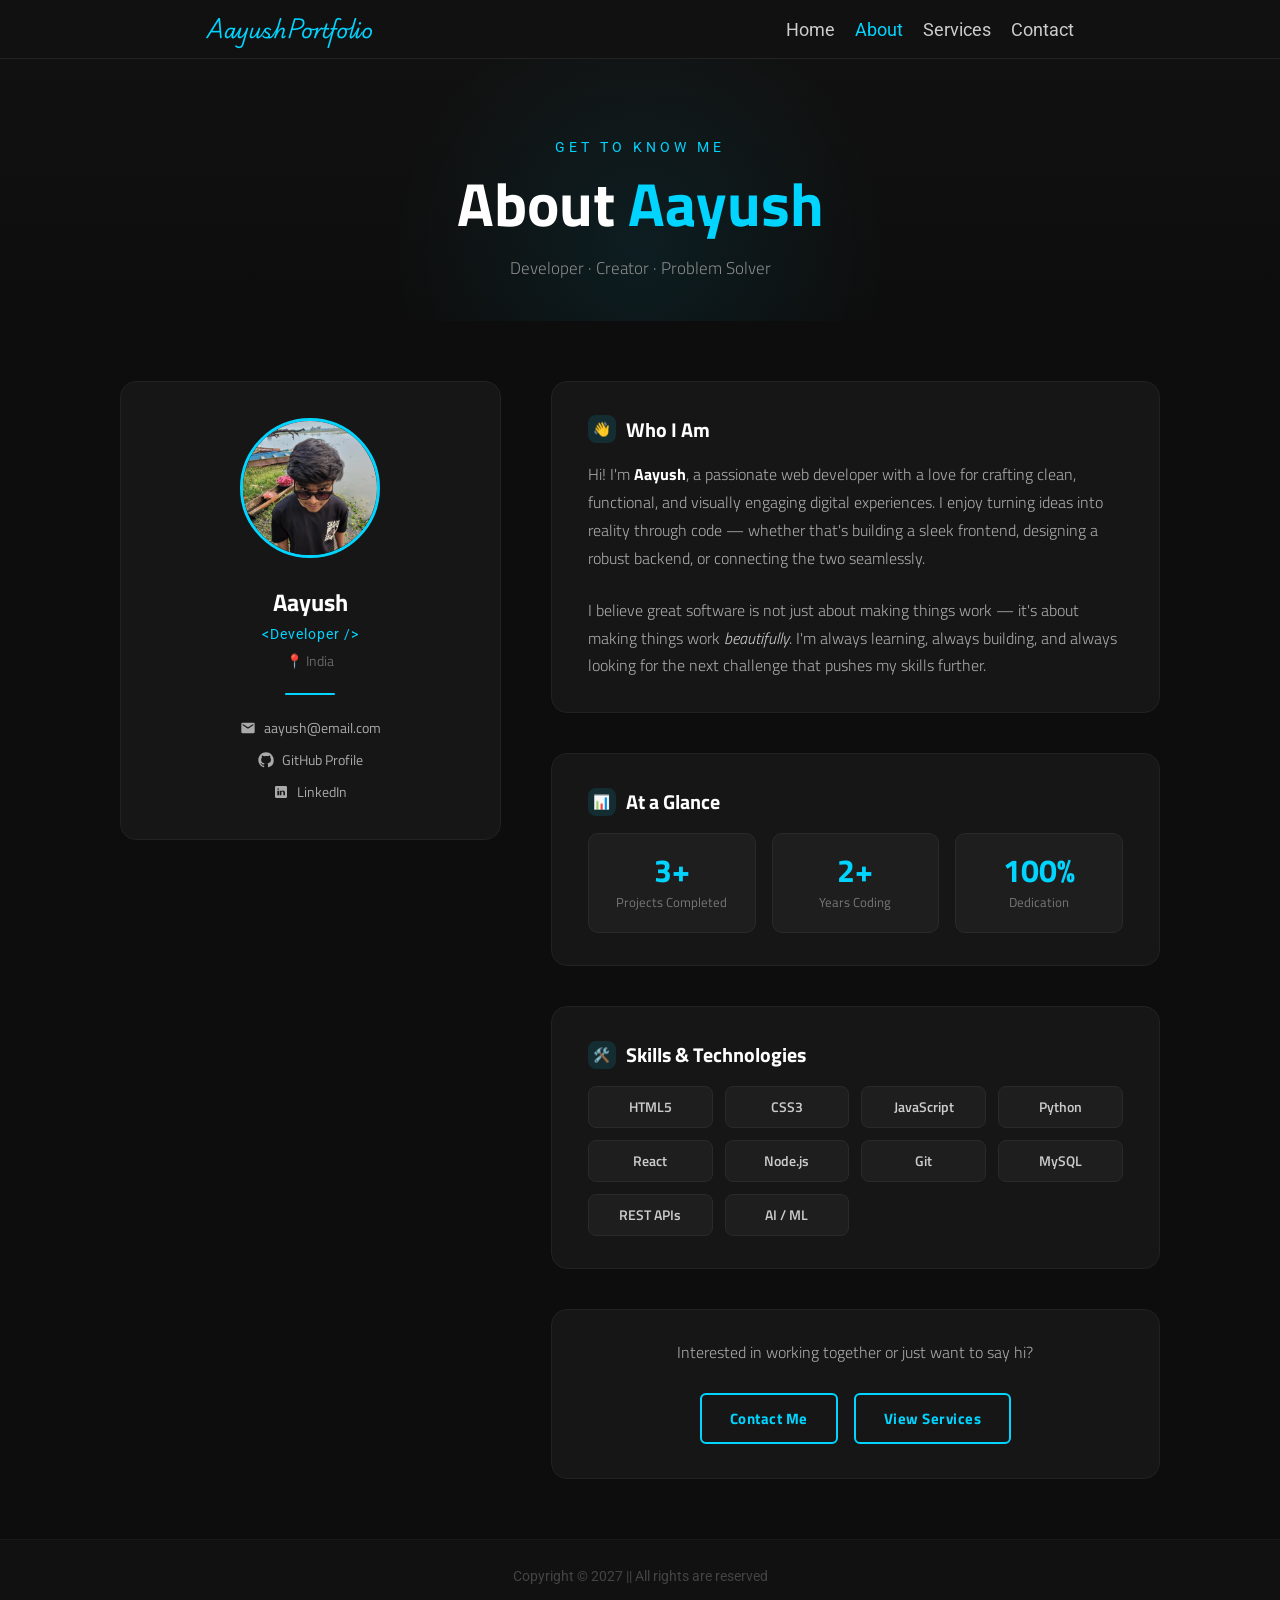
==== about.html @ b8a8a210 "first commit" ====
<!DOCTYPE html>
<html lang="en">

<head>
    <meta charset="UTF-8">
    <meta name="viewport" content="width=device-width, initial-scale=1.0">
    <title>About - AayushPortfolio</title>
    <link rel="stylesheet" href="style.css">
    <link rel="preconnect" href="https://fonts.googleapis.com">
    <link rel="preconnect" href="https://fonts.gstatic.com" crossorigin>
    <link href="https://fonts.googleapis.com/css2?family=Playwrite+AU+SA:wght@100..400&family=Roboto:ital,wght@0,100..900;1,100..900&family=Titillium+Web:ital,wght@0,200;0,300;0,400;0,600;0,700;0,900;1,200;1,300;1,400;1,600;1,700&display=swap" rel="stylesheet">

    <style>
        /* ── Reset & Base ── */
        * {
            margin: 0;
            padding: 0;
            box-sizing: border-box;
        }

        body {
            font-family: 'Titillium Web', sans-serif;
            background: #0d0d0d;
            color: #e8e8e8;
            min-height: 100vh;
        }

        /* ── Nav ── */
        nav {
            display: flex;
            justify-content: space-around;
            align-items: center;
            padding: 10px 0;
            background: #111;
            border-bottom: 1px solid #222;
            position: sticky;
            top: 0;
            z-index: 100;
        }

        .logo {
            font-family: 'Playwrite AU SA', cursive;
            font-size: 20px;
            font-weight: bolder;
            color: #00d4ff;
        }

        nav ul {
            display: flex;
            gap: 20px;
        }

        nav ul li {
            list-style: none;
            font-size: 18px;
            font-family: 'Roboto', sans-serif;
        }

        nav ul li a {
            text-decoration: none;
            color: #ccc;
            transition: all 0.5s;
        }

        nav ul li a:hover,
        nav ul li a.active {
            color: #00d4ff;
            text-decoration: none;
        }

        /* ── Page Hero ── */
        .about-hero {
            text-align: center;
            padding: 80px 20px 40px;
            background: linear-gradient(180deg, #111 0%, #0d0d0d 100%);
            position: relative;
            overflow: hidden;
        }

        .about-hero::before {
            content: '';
            position: absolute;
            top: -60px;
            left: 50%;
            transform: translateX(-50%);
            width: 500px;
            height: 500px;
            background: radial-gradient(circle, rgba(0, 212, 255, 0.08) 0%, transparent 70%);
            pointer-events: none;
        }

        .about-hero .page-label {
            font-family: 'Roboto', sans-serif;
            font-size: 0.85rem;
            font-weight: 400;
            letter-spacing: 4px;
            text-transform: uppercase;
            color: #00d4ff;
            margin-bottom: 14px;
            opacity: 0;
            animation: fadeUp 0.6s ease forwards 0.1s;
        }

        .about-hero h1 {
            font-family: 'Titillium Web', sans-serif;
            font-size: clamp(2.4rem, 5vw, 3.8rem);
            font-weight: 700;
            color: #fff;
            line-height: 1.15;
            opacity: 0;
            animation: fadeUp 0.6s ease forwards 0.25s;
        }

        .about-hero h1 span {
            color: #00d4ff;
        }

        .about-hero .subtitle {
            margin-top: 16px;
            font-size: 1.05rem;
            color: #888;
            font-weight: 300;
            opacity: 0;
            animation: fadeUp 0.6s ease forwards 0.4s;
        }

        /* ── Profile Card ── */
        .about-main {
            max-width: 1100px;
            margin: 60px auto;
            padding: 0 30px;
            display: grid;
            grid-template-columns: 1fr 1.6fr;
            gap: 50px;
            align-items: start;
        }

        .profile-card {
            background: #161616;
            border: 1px solid #222;
            border-radius: 16px;
            padding: 36px 28px;
            text-align: center;
            position: sticky;
            top: 100px;
            animation: fadeUp 0.7s ease forwards 0.3s;
            opacity: 0;
        }

        .profile-card img {
            width: 140px;
            height: 140px;
            border-radius: 50%;
            object-fit: cover;
            border: 3px solid #00d4ff;
            margin-bottom: 20px;
        }

        .profile-card .name {
            font-size: 1.5rem;
            font-weight: 700;
            color: #fff;
        }

        .profile-card .role {
            font-family: 'Roboto', sans-serif;
            font-size: 0.9rem;
            color: #00d4ff;
            margin-top: 6px;
            letter-spacing: 1px;
        }

        .profile-card .location {
            font-size: 0.85rem;
            color: #666;
            margin-top: 8px;
        }

        .divider {
            width: 50px;
            height: 2px;
            background: #00d4ff;
            margin: 22px auto;
            border-radius: 2px;
        }

        .contact-links {
            display: flex;
            flex-direction: column;
            gap: 10px;
        }

        .contact-link {
            display: flex;
            align-items: center;
            justify-content: center;
            gap: 8px;
            font-size: 0.9rem;
            color: #aaa;
            text-decoration: none;
            transition: color 0.2s;
        }

        .contact-link:hover {
            color: #00d4ff;
        }

        .contact-link svg {
            width: 16px;
            height: 16px;
            fill: currentColor;
            flex-shrink: 0;
        }

        /* ── About Content ── */
        .about-content {
            display: flex;
            flex-direction: column;
            gap: 40px;
            opacity: 0;
            animation: fadeUp 0.7s ease forwards 0.5s;
        }

        .section-block {
            background: #161616;
            border: 1px solid #222;
            border-radius: 16px;
            padding: 32px 36px;
        }

        .section-block h2 {
            font-size: 1.25rem;
            font-weight: 700;
            color: #fff;
            margin-bottom: 16px;
            display: flex;
            align-items: center;
            gap: 10px;
        }

        .section-block h2 .icon {
            width: 28px;
            height: 28px;
            background: rgba(0, 212, 255, 0.12);
            border-radius: 8px;
            display: flex;
            align-items: center;
            justify-content: center;
            font-size: 0.85rem;
        }

        .section-block p {
            color: #aaa;
            line-height: 1.8;
            font-size: 0.97rem;
            font-weight: 300;
        }

        /* ── Skills Grid ── */
        .skills-grid {
            display: grid;
            grid-template-columns: repeat(auto-fill, minmax(110px, 1fr));
            gap: 12px;
            margin-top: 4px;
        }

        .skill-tag {
            background: #1e1e1e;
            border: 1px solid #2a2a2a;
            border-radius: 8px;
            padding: 10px 14px;
            text-align: center;
            font-size: 0.85rem;
            color: #ccc;
            font-weight: 600;
            transition: border-color 0.2s, color 0.2s, background 0.2s;
            cursor: default;
        }

        .skill-tag:hover {
            border-color: #00d4ff;
            color: #00d4ff;
            background: rgba(0, 212, 255, 0.06);
        }

        /* ── Stat Row ── */
        .stats-row {
            display: grid;
            grid-template-columns: repeat(3, 1fr);
            gap: 16px;
            margin-top: 4px;
        }

        .stat {
            background: #1e1e1e;
            border: 1px solid #2a2a2a;
            border-radius: 10px;
            padding: 20px 16px;
            text-align: center;
        }

        .stat .number {
            font-size: 2rem;
            font-weight: 700;
            color: #00d4ff;
            line-height: 1;
        }

        .stat .label {
            font-size: 0.8rem;
            color: #777;
            margin-top: 6px;
            font-weight: 400;
        }

        /* ── CTA ── */
        .cta-block {
            text-align: center;
            padding: 28px;
        }

        .cta-block p {
            margin-bottom: 20px;
            font-size: 1rem;
            color: #aaa;
        }

        .btn {
            display: inline-block;
            padding: 12px 28px;
            border: 2px solid #00d4ff;
            border-radius: 6px;
            background: transparent;
            color: #00d4ff;
            font-family: 'Titillium Web', sans-serif;
            font-size: 0.95rem;
            font-weight: 700;
            cursor: pointer;
            text-decoration: none;
            letter-spacing: 0.5px;
            transition: background 0.25s, color 0.25s;
            margin: 6px;
        }

        .btn:hover {
            background: #00d4ff;
            color: #0d0d0d;
        }

        /* ── Footer ── */
        footer {
            text-align: center;
            padding: 28px;
            font-size: 0.85rem;
            color: #444;
            border-top: 1px solid #1a1a1a;
            margin-top: 60px;
        }

        /* ── Animations ── */
        @keyframes fadeUp {
            from { opacity: 0; transform: translateY(22px); }
            to   { opacity: 1; transform: translateY(0); }
        }

        /* ── Responsive ── */
        @media (max-width: 768px) {
            nav { padding: 14px 24px; }
            nav ul { gap: 18px; }
            .about-main { grid-template-columns: 1fr; }
            .profile-card { position: static; }
            .stats-row { grid-template-columns: repeat(2, 1fr); }
            .section-block { padding: 24px 20px; }
        }
    </style>
</head>

<body>

    <nav>
        <div class="logo">AayushPortfolio</div>
        <ul>
            <li><a href="/index.html">Home</a></li>
            <li><a href="/about.html" class="active">About</a></li>
            <li><a href="/services.html">Services</a></li>
            <li><a href="/">Contact</a></li>
        </ul>
    </nav>

    <section class="about-hero">
        <div class="page-label">Get to know me</div>
        <h1>About <span>Aayush</span></h1>
        <p class="subtitle">Developer · Creator · Problem Solver</p>
    </section>

    <div class="about-main">

        <!-- Left: Profile Card -->
        <aside class="profile-card">
            <img src="ayush.jpg.png" alt="Aayush">
            <div class="name">Aayush</div>
            <div class="role">&lt;Developer /&gt;</div>
            <div class="location">📍 India</div>
            <div class="divider"></div>
            <div class="contact-links">
                <a href="mailto:aayush@email.com" class="contact-link">
                    <svg viewBox="0 0 24 24" xmlns="http://www.w3.org/2000/svg"><path d="M20 4H4a2 2 0 0 0-2 2v12a2 2 0 0 0 2 2h16a2 2 0 0 0 2-2V6a2 2 0 0 0-2-2zm0 4-8 5-8-5V6l8 5 8-5v2z"/></svg>
                    aayush@email.com
                </a>
                <a href="https://github.com/" target="_blank" class="contact-link">
                    <svg viewBox="0 0 24 24" xmlns="http://www.w3.org/2000/svg"><path d="M12 .5C5.65.5.5 5.65.5 12c0 5.1 3.3 9.42 7.88 10.96.58.1.79-.25.79-.56v-2.01c-3.2.69-3.88-1.54-3.88-1.54-.52-1.33-1.28-1.68-1.28-1.68-1.05-.72.08-.7.08-.7 1.16.08 1.77 1.19 1.77 1.19 1.03 1.76 2.7 1.25 3.36.96.1-.75.4-1.25.73-1.54-2.56-.29-5.25-1.28-5.25-5.7 0-1.26.45-2.29 1.19-3.1-.12-.29-.52-1.47.11-3.06 0 0 .97-.31 3.18 1.19a11.1 11.1 0 0 1 2.9-.39c.98 0 1.97.13 2.9.39 2.2-1.5 3.17-1.19 3.17-1.19.63 1.59.23 2.77.11 3.06.74.81 1.19 1.84 1.19 3.1 0 4.43-2.7 5.41-5.27 5.7.41.36.78 1.07.78 2.15v3.19c0 .31.21.67.8.56A10.51 10.51 0 0 0 23.5 12C23.5 5.65 18.35.5 12 .5z"/></svg>
                    GitHub Profile
                </a>
                <a href="https://linkedin.com/" target="_blank" class="contact-link">
                    <svg viewBox="0 0 24 24" xmlns="http://www.w3.org/2000/svg"><path d="M19 3H5a2 2 0 0 0-2 2v14a2 2 0 0 0 2 2h14a2 2 0 0 0 2-2V5a2 2 0 0 0-2-2zM9 17H6.5v-7H9v7zM7.75 8.75a1.25 1.25 0 1 1 0-2.5 1.25 1.25 0 0 1 0 2.5zM18 17h-2.5v-3.5c0-.96-.02-2.2-1.34-2.2-1.34 0-1.55 1.05-1.55 2.13V17H10v-7h2.4v.96h.03c.34-.64 1.15-1.31 2.37-1.31 2.54 0 3.2 1.67 3.2 3.84V17z"/></svg>
                    LinkedIn
                </a>
            </div>
        </aside>

        <!-- Right: Content -->
        <div class="about-content">

            <!-- Who I Am -->
            <div class="section-block">
                <h2><span class="icon">👋</span> Who I Am</h2>
                <p>
                    Hi! I'm <strong style="color:#fff;">Aayush</strong>, a passionate web developer with a love for crafting clean, functional, and visually engaging digital experiences. I enjoy turning ideas into reality through code — whether that's building a sleek frontend, designing a robust backend, or connecting the two seamlessly.
                </p>
                <br>
                <p>
                    I believe great software is not just about making things work — it's about making things work <em style="color:#ccc;">beautifully</em>. I'm always learning, always building, and always looking for the next challenge that pushes my skills further.
                </p>
            </div>

            <!-- Stats -->
            <div class="section-block">
                <h2><span class="icon">📊</span> At a Glance</h2>
                <div class="stats-row">
                    <div class="stat">
                        <div class="number">3+</div>
                        <div class="label">Projects Completed</div>
                    </div>
                    <div class="stat">
                        <div class="number">2+</div>
                        <div class="label">Years Coding</div>
                    </div>
                    <div class="stat">
                        <div class="number">100%</div>
                        <div class="label">Dedication</div>
                    </div>
                </div>
            </div>

            <!-- Skills -->
            <div class="section-block">
                <h2><span class="icon">🛠️</span> Skills & Technologies</h2>
                <div class="skills-grid">
                    <div class="skill-tag">HTML5</div>
                    <div class="skill-tag">CSS3</div>
                    <div class="skill-tag">JavaScript</div>
                    <div class="skill-tag">Python</div>
                    <div class="skill-tag">React</div>
                    <div class="skill-tag">Node.js</div>
                    <div class="skill-tag">Git</div>
                    <div class="skill-tag">MySQL</div>
                    <div class="skill-tag">REST APIs</div>
                    <div class="skill-tag">AI / ML</div>
                </div>
            </div>

            <!-- CTA -->
            <div class="section-block cta-block">
                <p>Interested in working together or just want to say hi?</p>
                <a href="/contact.html" class="btn">Contact Me</a>
                <a href="/services.html" class="btn">View Services</a>
            </div>

        </div>
    </div>

    <footer>
        Copyright &copy; 2027 || All rights are reserved
    </footer>

</body>
</html>
---- style.css ----
* {
    margin: 0;
    padding: 0;
}

body {
    background: #0d0d0d;
    color: #e8e8e8;
}

nav {
    display: flex;
    justify-content: space-around;
    background: #111;
    border-bottom: 1px solid #222;
    color: #ccc;
    padding: 10px 0;
    position: sticky;
    top: 0;
    z-index: 100;
}

.logo {
    font-size: 20px;
    font-weight: bolder;
    font-family: "Playwrite AU SA", cursive;
    color: #00d4ff;
}

nav ul {
    display: flex;
    gap: 20px;
}

nav ul li {
    list-style: none;
    font-size: 18px;
    font-family: "Roboto", sans-serif;
}
nav ul li a{
 color: #ccc;
 text-decoration: none;
}
nav ul li a:hover{
 color: #00d4ff;
 text-decoration: none;
 transition: all 0.5s;
}


.hero {
    background: linear-gradient(180deg, #111 0%, #0d0d0d 100%);
    /* height: 65vh; */
    padding: 65px;
    display: flex;
    justify-content: center;
    gap: 130px;
    align-items: center;
}

.hero-left {
    display: flex;
    flex-direction: column;
    gap: 10px;
}

.hero-left .one {
    font-size: 50px;
    color: #ffffff;
    font-weight: bolder;
}

.hero-left .two {
    font-size: 40px;
    color: #e8e8e8;
}

.bold {
    font-weight: bold;
}

.hero-right img {
    border-radius: 25px;
}

.btncontainer {
    padding: 9px 0;
}

.btn {
    background: transparent;
    color: #00d4ff;
    padding: 10px 24px;
    border: 2px solid #00d4ff;
    border-radius: 9px;
    cursor: pointer;
    margin: 0 2px;
    font-weight: bolder;
    font-family: 'Titillium Web', sans-serif;
    transition: all 0.25s;
}

.btn a{
    color: #00d4ff;
    text-decoration: none;
}

.btn a:hover{
    color: #0d0d0d;
    text-decoration: none;
    transition: all 0.25s;
}
.btn:hover {
    background: #00d4ff;
    color: #0d0d0d;
}

.project {
    display: flex;
    align-items: center;
    background: #161616;
    border: 1px solid #222;
    border-radius: 16px;
    padding: 22px 100px;
    font-family: "Roboto", sans-serif;

}

.project-image img {
    width: 29vw;
    margin: 14px;

    border-radius: 224px;

}

.project-info {
    display: flex;
    flex-direction: column;
    color: #aaa;
    padding: 42px;
}

.project-info .text {
    padding: 12px 0;
    font-size: 20px;
    font-weight: bold;
}

.project-info p {
    padding: 12px 0;
}

.row-reverse {
    flex-direction: row-reverse;
    justify-content: left;

}

footer {
    background: #111;
    border-top: 1px solid #1a1a1a;
    color: #444;
    text-align: center;
    padding: 20px;
    font-family: "Roboto", sans-serif;
}

@media screen and (max-width:850px) {
    nav {
        align-items: center;
        flex-direction: column;
        gap: 10px;
    }
    .hero{
        flex-direction: column-reverse;
        gap: 12px;
    }
    .hero-left{
        align-items: center;
         text-align: center;
    }
    .project{
        padding: 1px;
    }
   
}

@media screen and (max-width:500px) {
    .hero-left .one{
        text-align: center;
        font-size: 40px;
    }
     .hero-left .two{
        text-align: center;
        font-size: 30px;
    }
    .project{
        flex-direction: column;
    }
    .project-image img{
        width: 60vw;
        margin: 15px 35px;
    }
    .project-info{
        padding: 5px 30px;
        text-align: center;
    }
}
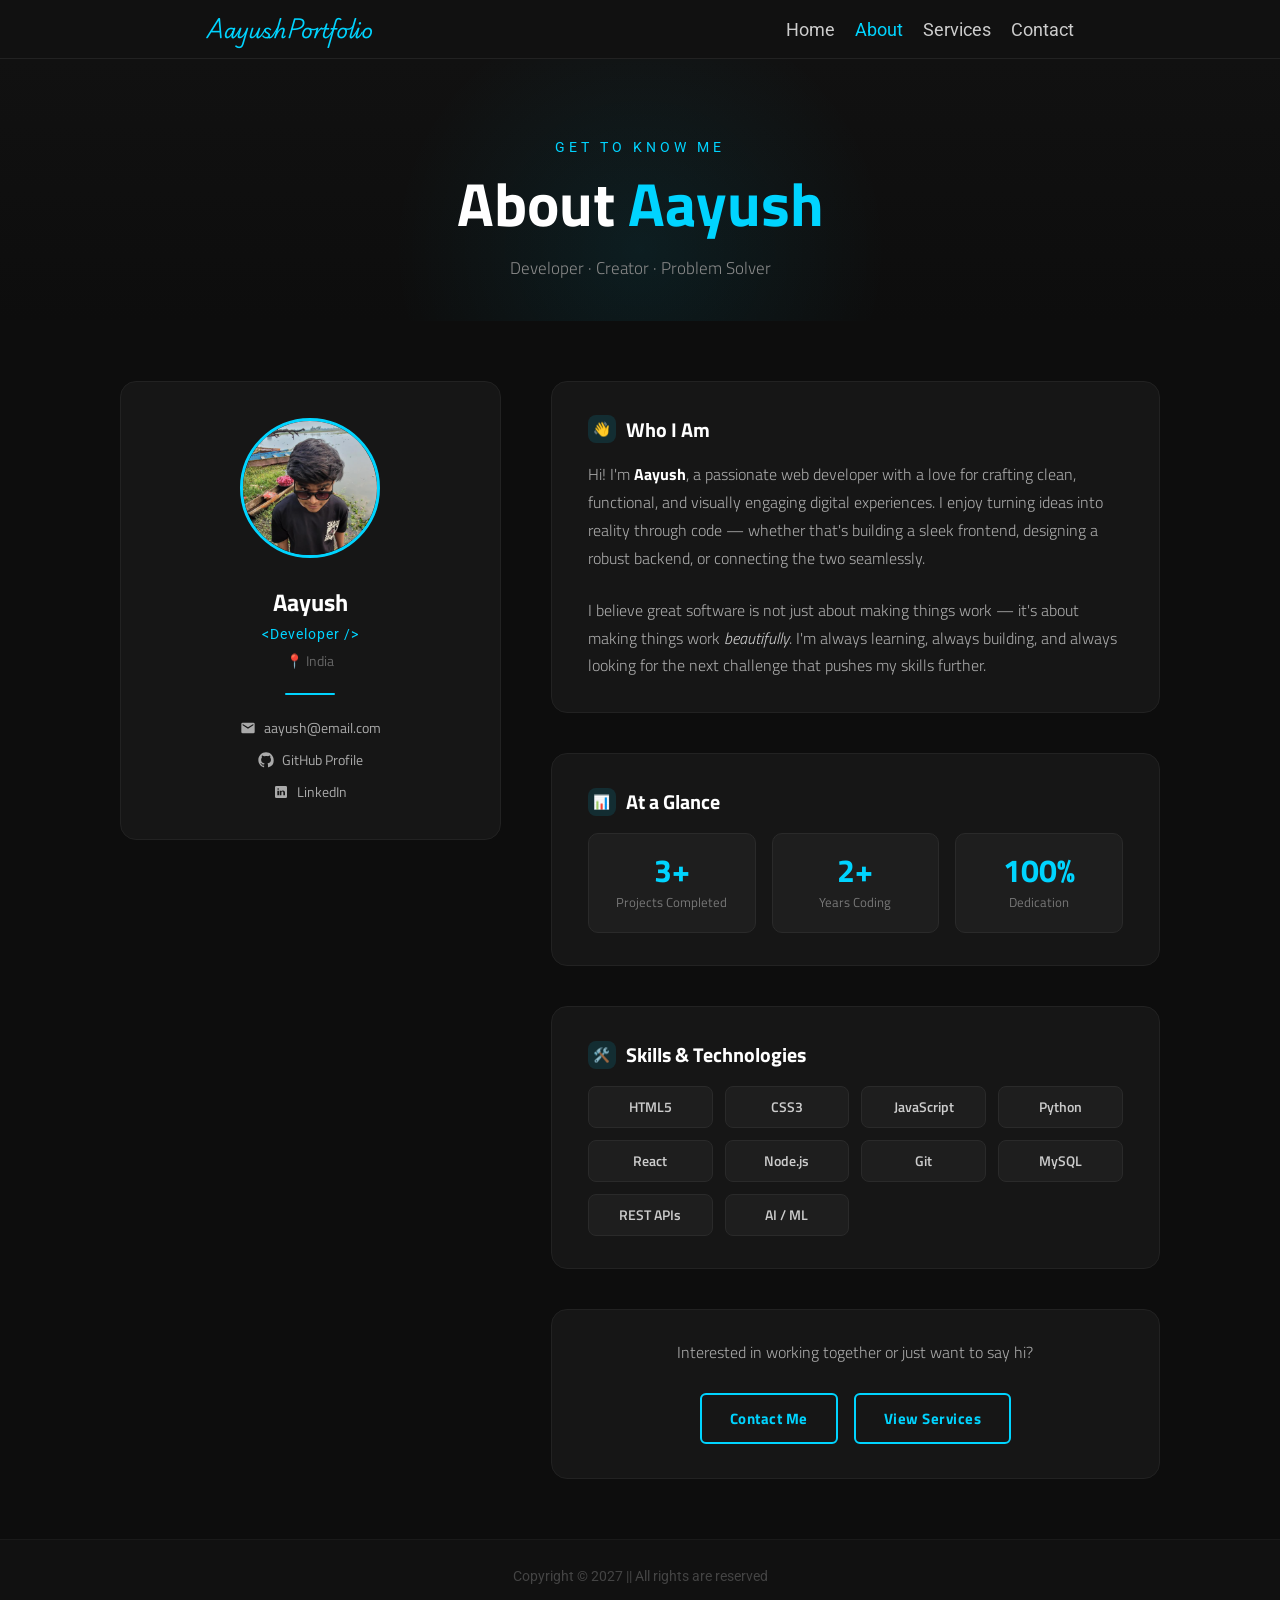
==== commit ad7e5238: "add to_do_list project" ====
--- a/about.html
+++ b/about.html
@@ -380,10 +380,10 @@
     <nav>
         <div class="logo">AayushPortfolio</div>
         <ul>
-            <li><a href="/index.html">Home</a></li>
-            <li><a href="/about.html" class="active">About</a></li>
-            <li><a href="/services.html">Services</a></li>
-            <li><a href="/">Contact</a></li>
+            <li><a href="index.html">Home</a></li>
+            <li><a href="about.html" class="active">About</a></li>
+            <li><a href="services.html">Services</a></li>
+            <li><a href="contact.html">Contact</a></li>
         </ul>
     </nav>
 
@@ -472,8 +472,8 @@
             <!-- CTA -->
             <div class="section-block cta-block">
                 <p>Interested in working together or just want to say hi?</p>
-                <a href="/contact.html" class="btn">Contact Me</a>
-                <a href="/services.html" class="btn">View Services</a>
+                <a href="contact.html" class="btn">Contact Me</a>
+                <a href="services.html" class="btn">View Services</a>
             </div>
 
         </div>
